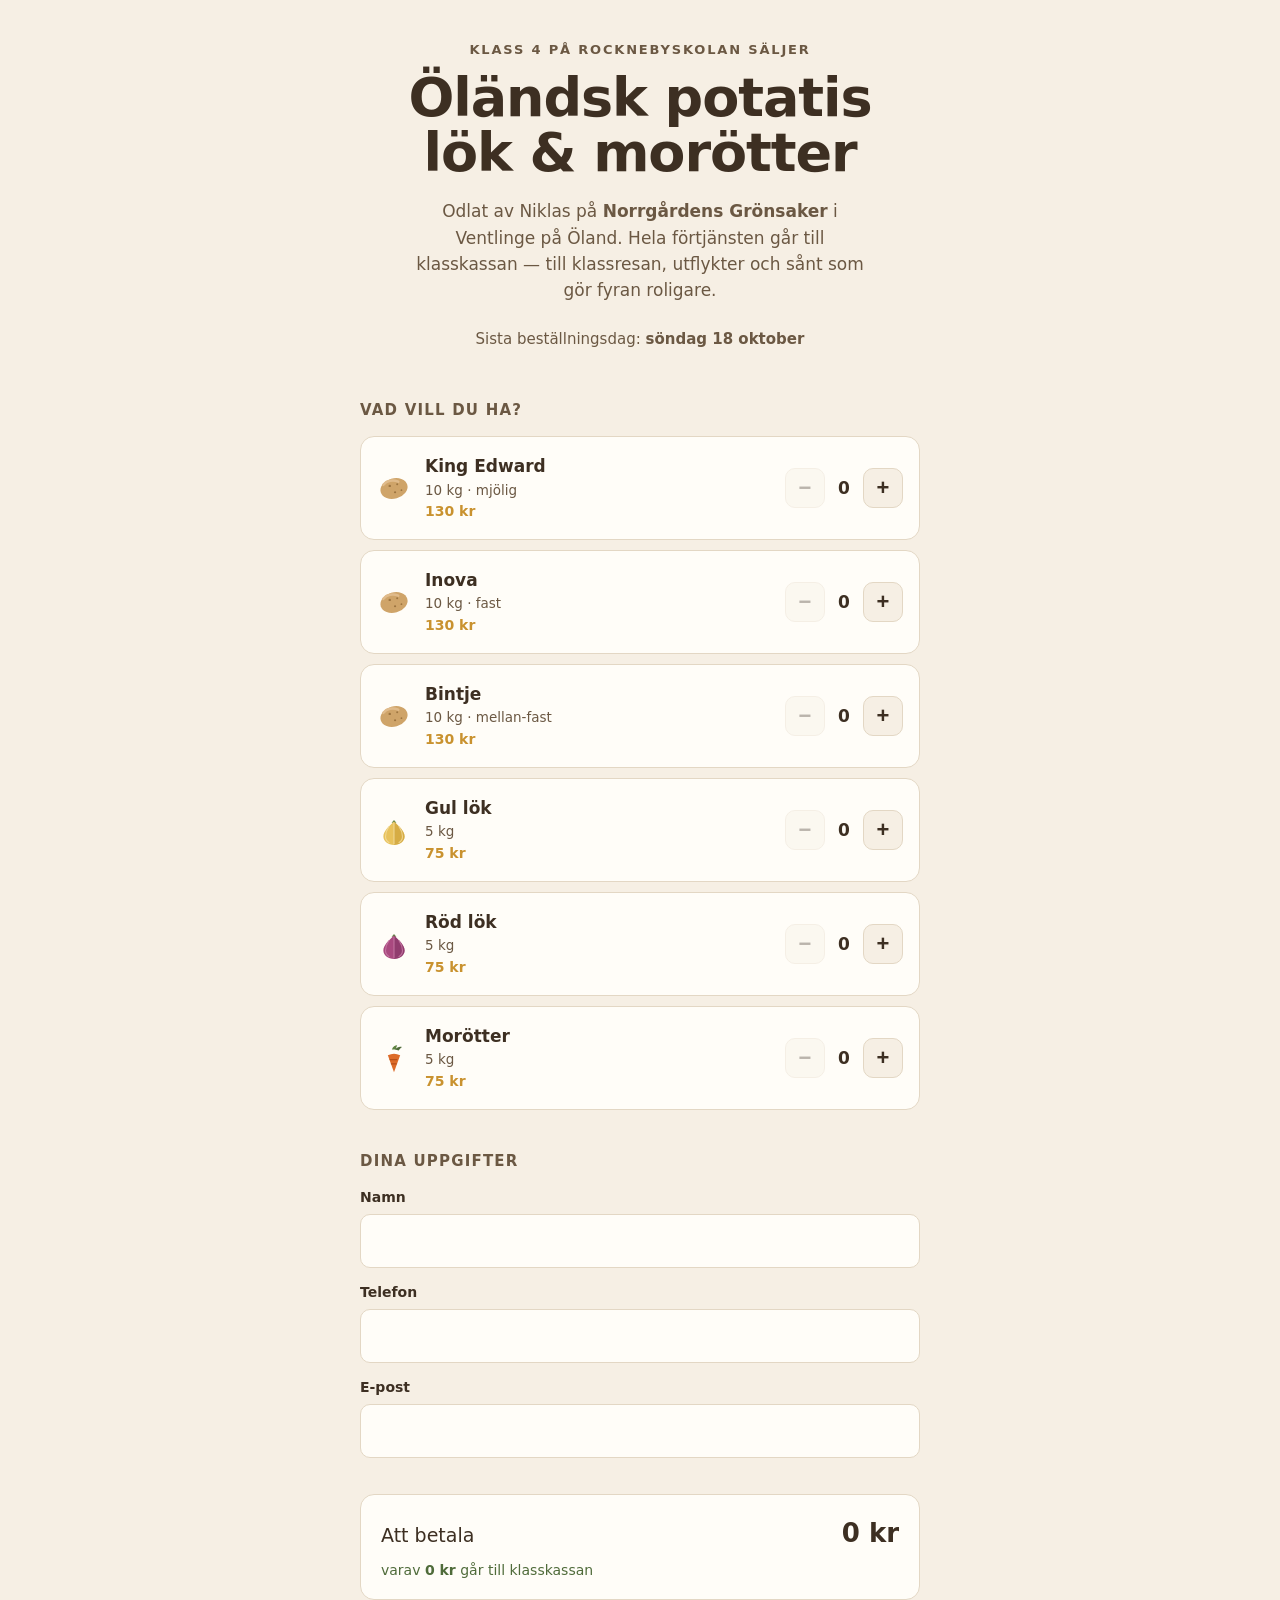
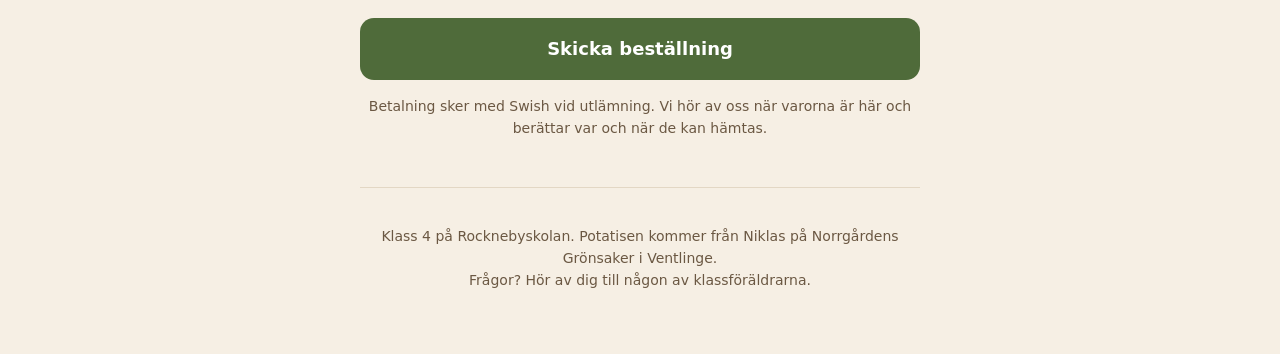
==== index.html @ 9c640149 "Ta bort Swish-numret från bekräftelsen Pop-upen konstaterar bara att beloppet betalas med Swish vid " ====
<!DOCTYPE html>
<html lang="sv">
<head>
<meta charset="utf-8">
<meta name="viewport" content="width=device-width, initial-scale=1">
<title>Öländsk potatis &amp; rotfrukter — klass 4, Rocknebyskolan</title>
<meta name="description" content="Beställ öländsk potatis, lök och morötter från Norrgårdens Grönsaker i Ventlinge. Förtjänsten går till klass 4 på Rocknebyskolan.">
<link rel="stylesheet" href="style.css">
</head>
<body>

<header class="hero">
  <p class="hero__eyebrow">Klass 4 på Rocknebyskolan säljer</p>
  <h1 class="hero__title">Öländsk potatis<br>lök &amp; morötter</h1>
  <p class="hero__lead">
    Odlat av Niklas på <strong>Norrgårdens Grönsaker</strong> i Ventlinge på Öland.
    Hela förtjänsten går till klasskassan — till klassresan, utflykter och sånt
    som gör fyran roligare.
  </p>

  <div class="kassa" id="kassa" hidden>
    <p class="kassa__label">Hittills insamlat till klasskassan</p>
    <p class="kassa__sum"><span id="kassa-sum">0</span> kr</p>
    <div class="kassa__bar" id="kassa-bar" hidden>
      <div class="kassa__fill" id="kassa-fill"></div>
    </div>
    <p class="kassa__meta" id="kassa-meta"></p>
  </div>

  <p class="hero__deadline">
    Sista beställningsdag: <strong id="sista-dag">—</strong>
  </p>
</header>

<main>
  <form id="order" novalidate>

    <section class="section">
      <h2 class="section__title">Vad vill du ha?</h2>
      <ul class="varor" id="varor"></ul>
    </section>

    <section class="section">
      <h2 class="section__title">Dina uppgifter</h2>
      <div class="falt">
        <label for="namn">Namn</label>
        <input id="namn" name="namn" type="text" autocomplete="name" required>
      </div>
      <div class="falt">
        <label for="telefon">Telefon</label>
        <input id="telefon" name="telefon" type="tel" autocomplete="tel" inputmode="tel" required>
      </div>
      <div class="falt">
        <label for="epost">E-post</label>
        <input id="epost" name="epost" type="email" autocomplete="email" inputmode="email" required>
      </div>
    </section>

    <div class="summa" aria-live="polite">
      <div class="summa__rad">
        <span>Att betala</span>
        <strong><span id="summa-total">0</span> kr</strong>
      </div>
      <p class="summa__vinst">
        varav <strong><span id="summa-vinst">0</span> kr</strong> går till klasskassan
      </p>
    </div>

    <p class="fel" id="fel" role="alert" hidden></p>

    <button class="skicka" id="skicka" type="submit">Skicka beställning</button>

    <p class="finstilt">
      Betalning sker med Swish vid utlämning. Vi hör av oss när varorna är här
      och berättar var och när de kan hämtas.
    </p>
  </form>
</main>

<footer class="footer">
  <p>
    Klass 4 på Rocknebyskolan. Potatisen kommer från Niklas på Norrgårdens
    Grönsaker i Ventlinge.<br>
    Frågor? Hör av dig till någon av klassföräldrarna.
  </p>
</footer>

<div class="overlay" id="overlay" hidden>
  <canvas class="konfetti" id="konfetti" aria-hidden="true"></canvas>
  <div class="tack" role="dialog" aria-modal="true" aria-labelledby="tack-rubrik" id="tack">
    <p class="tack__eyebrow">Tack!</p>
    <h2 class="tack__rubrik" id="tack-rubrik">
      Du gav klass 4<br><span class="tack__belopp" id="tack-belopp">0 kr</span>
    </h2>

    <ul class="tack__lista" id="tack-lista"></ul>

    <p class="tack__swishrad">
      Du betalar <strong><span id="tack-summa">0</span> kr</strong> med Swish
      vid utlämningen.
    </p>

    <p class="tack__gemensamt" id="tack-gemensamt" hidden></p>

    <button type="button" class="stang" id="stang">Klart</button>
  </div>
</div>

<script src="app.js"></script>
</body>
</html>
---- style.css ----
/* Potatisförsäljning klass 4A — ett stilblad, mobilförst. */

:root {
  --jord:      #3d2f22;
  --jord-ljus: #6b5843;
  --lera:      #f6efe4;
  --papper:    #fffdf8;
  --potatis:   #c9922f;
  --morot:     #d4622a;
  --blad:      #4f6b3a;
  --kant:      #e3d7c4;
  --rad:       14px;
}

* { box-sizing: border-box; }

html { -webkit-text-size-adjust: 100%; }

body {
  margin: 0;
  padding: 0 20px 48px;
  background: var(--lera);
  color: var(--jord);
  font: 17px/1.55 -apple-system, BlinkMacSystemFont, "Segoe UI", system-ui, sans-serif;
}

main, .hero, .footer { max-width: 560px; margin: 0 auto; }

/* ---------- Hero ---------- */

.hero { padding: 40px 0 8px; text-align: center; }

.hero__eyebrow {
  margin: 0;
  font-size: 13px;
  font-weight: 600;
  letter-spacing: .14em;
  text-transform: uppercase;
  color: var(--jord-ljus);
}

.hero__title {
  margin: 10px 0 0;
  font-size: clamp(38px, 12vw, 54px);
  line-height: 1.02;
  letter-spacing: -.02em;
  font-weight: 800;
}

.hero__lead {
  margin: 18px auto 0;
  max-width: 42ch;
  color: var(--jord-ljus);
}

.hero__deadline {
  margin: 24px 0 0;
  font-size: 15px;
  color: var(--jord-ljus);
}

/* ---------- Klasskasse-räknaren ---------- */

.kassa {
  margin: 28px 0 0;
  padding: 20px;
  background: var(--papper);
  border: 1px solid var(--kant);
  border-radius: var(--rad);
}

.kassa__label {
  margin: 0;
  font-size: 13px;
  font-weight: 600;
  letter-spacing: .08em;
  text-transform: uppercase;
  color: var(--jord-ljus);
}

.kassa__sum {
  margin: 6px 0 0;
  font-size: 40px;
  font-weight: 800;
  letter-spacing: -.02em;
  color: var(--blad);
  font-variant-numeric: tabular-nums;
}

.kassa__bar {
  height: 9px;
  margin: 14px 0 0;
  background: var(--lera);
  border-radius: 99px;
  overflow: hidden;
}

.kassa__fill {
  height: 100%;
  width: 0;
  background: var(--blad);
  border-radius: 99px;
  transition: width .9s ease-out;
}

.kassa__meta {
  margin: 10px 0 0;
  font-size: 14px;
  color: var(--jord-ljus);
}

/* ---------- Sektioner ---------- */

.section { margin: 40px 0 0; }

.section__title {
  margin: 0 0 14px;
  font-size: 15px;
  font-weight: 700;
  letter-spacing: .08em;
  text-transform: uppercase;
  color: var(--jord-ljus);
}

/* ---------- Varor ---------- */

.varor { margin: 0; padding: 0; list-style: none; }

.vara {
  display: flex;
  align-items: center;
  gap: 14px;
  padding: 16px;
  background: var(--papper);
  border: 1px solid var(--kant);
  border-radius: var(--rad);
}

.vara + .vara { margin-top: 10px; }

.vara--vald { border-color: var(--potatis); box-shadow: 0 0 0 1px var(--potatis); }

.vara__ikon { flex: 0 0 auto; }

.vara__ikon svg { display: block; width: 34px; height: 34px; }

.vara__text { flex: 1 1 auto; min-width: 0; }

.vara__namn { display: block; font-weight: 700; }

.vara__meta {
  display: block;
  font-size: 13.5px;
  color: var(--jord-ljus);
}

.vara__belopp {
  display: block;
  margin-top: 1px;
  font-size: 14px;
  font-weight: 700;
  color: var(--potatis);
}

.antal { display: flex; align-items: center; gap: 4px; flex: 0 0 auto; }

.antal__knapp {
  width: 40px;
  height: 40px;
  padding: 0;
  font-size: 22px;
  line-height: 1;
  font-weight: 600;
  color: var(--jord);
  background: var(--lera);
  border: 1px solid var(--kant);
  border-radius: 10px;
  cursor: pointer;
}

.antal__knapp:hover:not(:disabled) { background: var(--kant); }
.antal__knapp:disabled { opacity: .35; cursor: default; }

.antal__varde {
  min-width: 30px;
  text-align: center;
  font-weight: 700;
  font-variant-numeric: tabular-nums;
}

/* ---------- Fält ---------- */

.falt + .falt { margin-top: 14px; }

.falt label {
  display: block;
  margin-bottom: 5px;
  font-size: 14px;
  font-weight: 600;
}

.falt input {
  width: 100%;
  padding: 13px 14px;
  font: inherit;
  color: var(--jord);
  background: var(--papper);
  border: 1px solid var(--kant);
  border-radius: 10px;
}

.falt input:focus-visible,
.antal__knapp:focus-visible,
.skicka:focus-visible,
.stang:focus-visible {
  outline: 2px solid var(--morot);
  outline-offset: 2px;
}

.falt .input--fel { border-color: var(--morot); }

/* ---------- Summa ---------- */

.summa {
  margin: 36px 0 0;
  padding: 18px 20px;
  background: var(--papper);
  border: 1px solid var(--kant);
  border-radius: var(--rad);
}

.summa__rad {
  display: flex;
  justify-content: space-between;
  align-items: baseline;
  font-size: 19px;
}

.summa__rad strong { font-size: 26px; font-variant-numeric: tabular-nums; }

.summa__vinst {
  margin: 6px 0 0;
  font-size: 14px;
  color: var(--blad);
}

/* ---------- Knappar ---------- */

.skicka {
  display: block;
  width: 100%;
  margin: 18px 0 0;
  padding: 17px;
  font: inherit;
  font-size: 18px;
  font-weight: 700;
  color: #fff;
  background: var(--blad);
  border: 0;
  border-radius: var(--rad);
  cursor: pointer;
}

.skicka:hover:not(:disabled) { background: #435c31; }
.skicka:disabled { opacity: .6; cursor: default; }

.fel {
  margin: 16px 0 0;
  padding: 13px 15px;
  font-size: 15px;
  color: #7c2d12;
  background: #fdece3;
  border: 1px solid #f3c7b0;
  border-radius: 10px;
}

.finstilt {
  margin: 16px 0 0;
  font-size: 14px;
  text-align: center;
  color: var(--jord-ljus);
}

.footer {
  margin-top: 48px;
  padding-top: 24px;
  border-top: 1px solid var(--kant);
  font-size: 14px;
  text-align: center;
  color: var(--jord-ljus);
}

/* ---------- Celebration ---------- */

.overlay {
  position: fixed;
  inset: 0;
  z-index: 10;
  display: flex;
  align-items: center;
  justify-content: center;
  padding: 20px;
  overflow-y: auto;
  background: rgba(61, 47, 34, .55);
  animation: tona .25s ease-out;
}

/* hidden-attributet måste slå display:flex ovan. */
.overlay[hidden] { display: none; }

.konfetti {
  position: fixed;
  inset: 0;
  width: 100%;
  height: 100%;
  pointer-events: none;
}

.tack {
  position: relative;
  width: 100%;
  max-width: 420px;
  margin: auto;
  padding: 30px 26px;
  text-align: center;
  background: var(--papper);
  border-radius: 20px;
  box-shadow: 0 20px 50px rgba(61, 47, 34, .3);
  animation: upp .35s cubic-bezier(.2, .9, .3, 1.1);
}

.tack__eyebrow {
  margin: 0;
  font-size: 13px;
  font-weight: 600;
  letter-spacing: .14em;
  text-transform: uppercase;
  color: var(--jord-ljus);
}

.tack__rubrik {
  margin: 8px 0 0;
  font-size: 22px;
  font-weight: 700;
  line-height: 1.25;
}

.tack__belopp {
  display: inline-block;
  margin-top: 4px;
  font-size: 46px;
  font-weight: 800;
  letter-spacing: -.02em;
  color: var(--blad);
  font-variant-numeric: tabular-nums;
}

.tack__lista {
  margin: 22px 0 0;
  padding: 16px 0;
  list-style: none;
  border-top: 1px solid var(--kant);
  border-bottom: 1px solid var(--kant);
  font-size: 15px;
}

.tack__lista li { display: flex; justify-content: space-between; gap: 12px; }
.tack__lista li + li { margin-top: 6px; }

.tack__swishrad { margin: 20px 0 0; font-size: 15px; }

.tack__gemensamt {
  margin: 20px 0 0;
  font-size: 15px;
  color: var(--blad);
}

.stang {
  width: 100%;
  margin: 24px 0 0;
  padding: 15px;
  font: inherit;
  font-size: 17px;
  font-weight: 700;
  color: #fff;
  background: var(--jord);
  border: 0;
  border-radius: var(--rad);
  cursor: pointer;
}

@keyframes tona { from { opacity: 0 } to { opacity: 1 } }
@keyframes upp  { from { opacity: 0; transform: translateY(16px) scale(.97) } to { opacity: 1; transform: none } }

@media (prefers-reduced-motion: reduce) {
  * { animation: none !important; transition: none !important; }
}
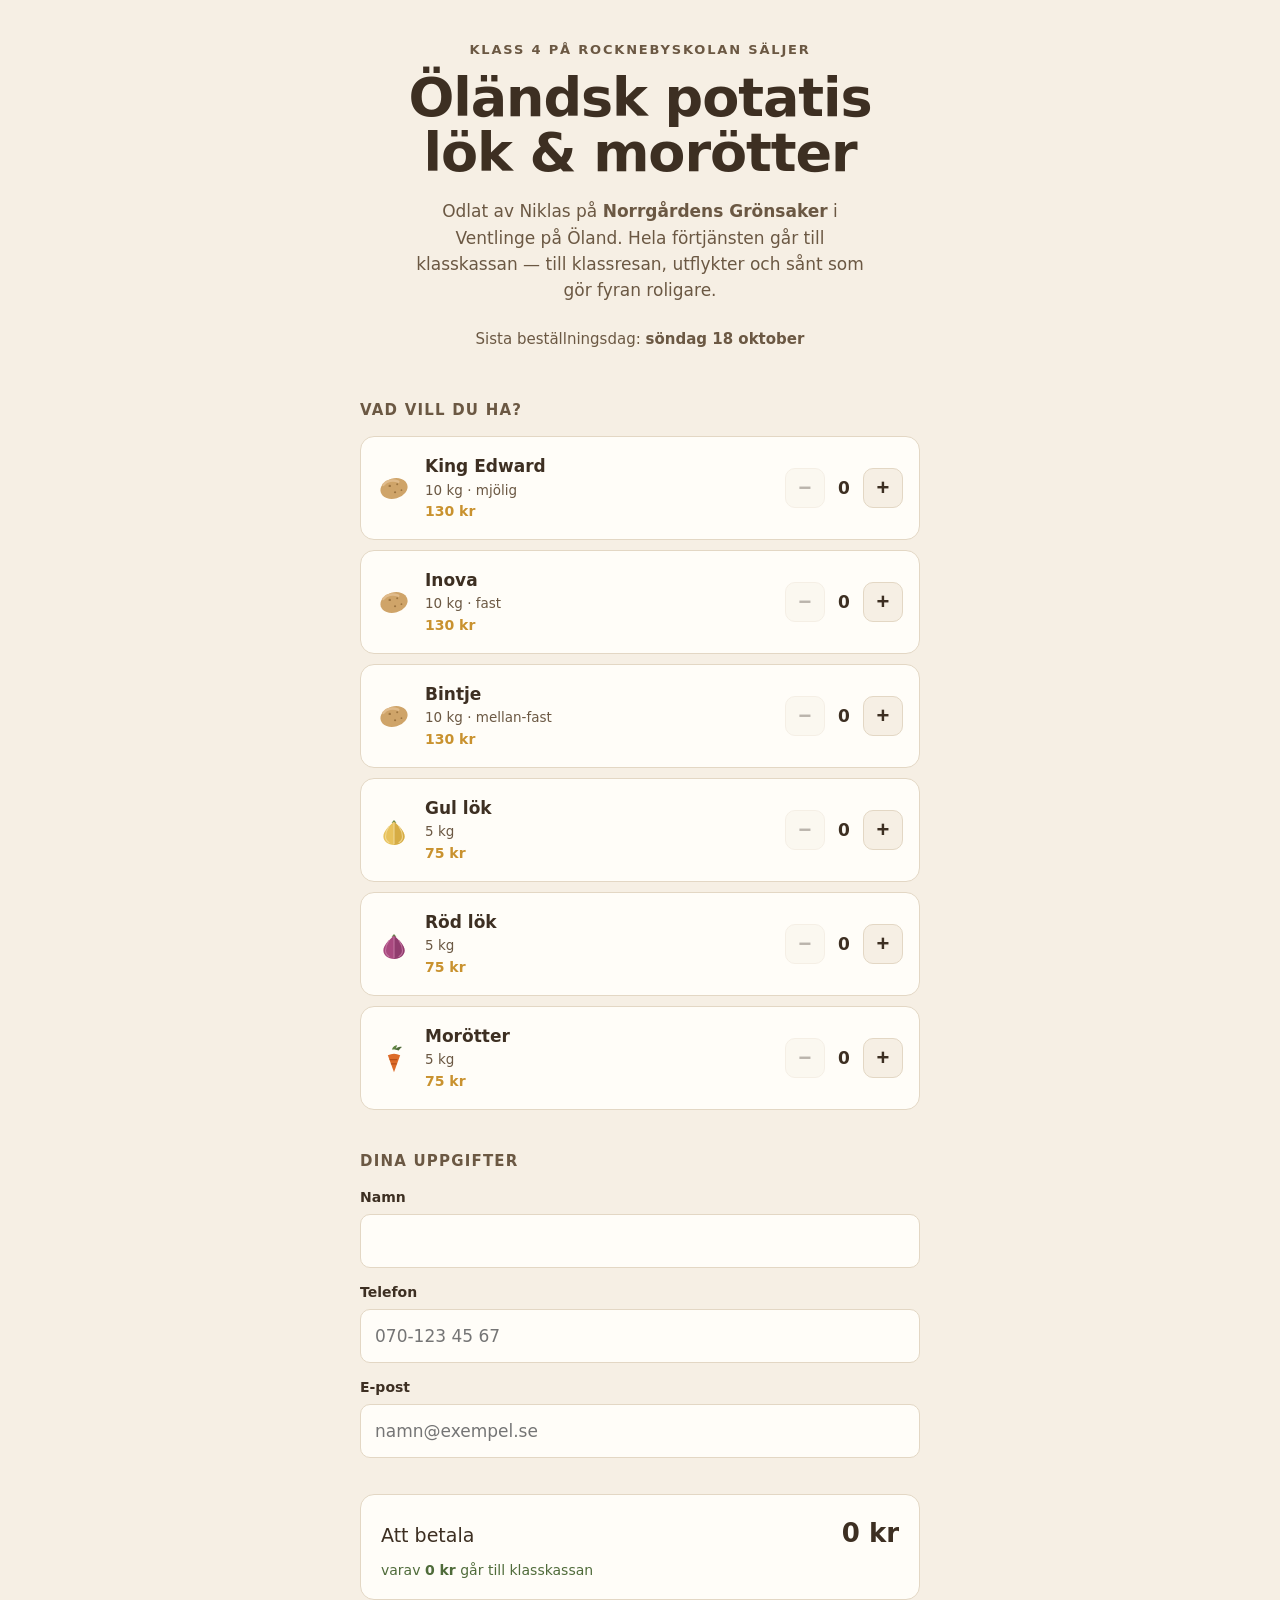
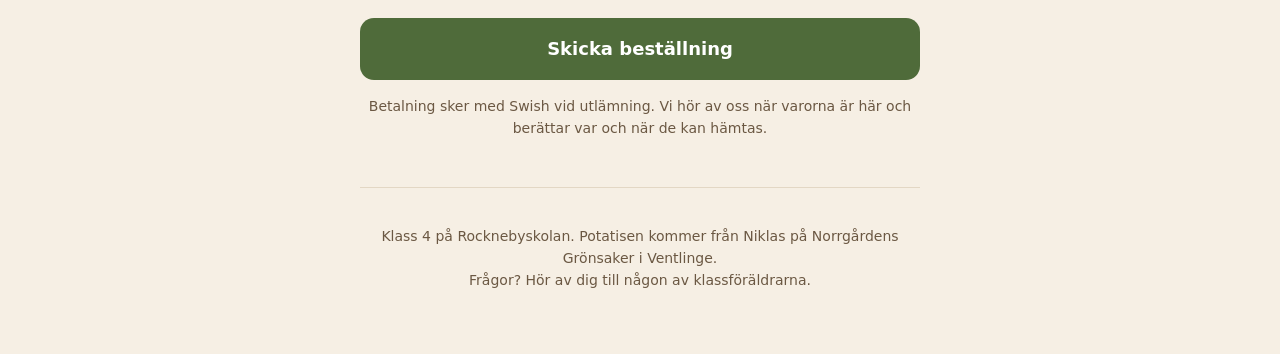
==== commit 14369e1a: "Formatvalidera telefon och e-post Fälten kontrolleras nu var för sig med felmeddelandet under rätt f" ====
--- a/index.html
+++ b/index.html
@@ -44,15 +44,21 @@
       <h2 class="section__title">Dina uppgifter</h2>
       <div class="falt">
         <label for="namn">Namn</label>
-        <input id="namn" name="namn" type="text" autocomplete="name" required>
+        <input id="namn" name="namn" type="text" autocomplete="name"
+               aria-describedby="fel-namn" required>
+        <p class="falt__fel" id="fel-namn" hidden></p>
       </div>
       <div class="falt">
         <label for="telefon">Telefon</label>
-        <input id="telefon" name="telefon" type="tel" autocomplete="tel" inputmode="tel" required>
+        <input id="telefon" name="telefon" type="tel" autocomplete="tel" inputmode="tel"
+               placeholder="070-123 45 67" aria-describedby="fel-telefon" required>
+        <p class="falt__fel" id="fel-telefon" hidden></p>
       </div>
       <div class="falt">
         <label for="epost">E-post</label>
-        <input id="epost" name="epost" type="email" autocomplete="email" inputmode="email" required>
+        <input id="epost" name="epost" type="email" autocomplete="email" inputmode="email"
+               placeholder="namn@exempel.se" aria-describedby="fel-epost" required>
+        <p class="falt__fel" id="fel-epost" hidden></p>
       </div>
     </section>
 
--- a/style.css
+++ b/style.css
@@ -217,7 +217,13 @@
   outline-offset: 2px;
 }
 
-.falt .input--fel { border-color: var(--morot); }
+.falt .input--fel { border-color: var(--morot); background: #fffaf7; }
+
+.falt__fel {
+  margin: 6px 0 0;
+  font-size: 13.5px;
+  color: #a63c12;
+}
 
 /* ---------- Summa ---------- */
 
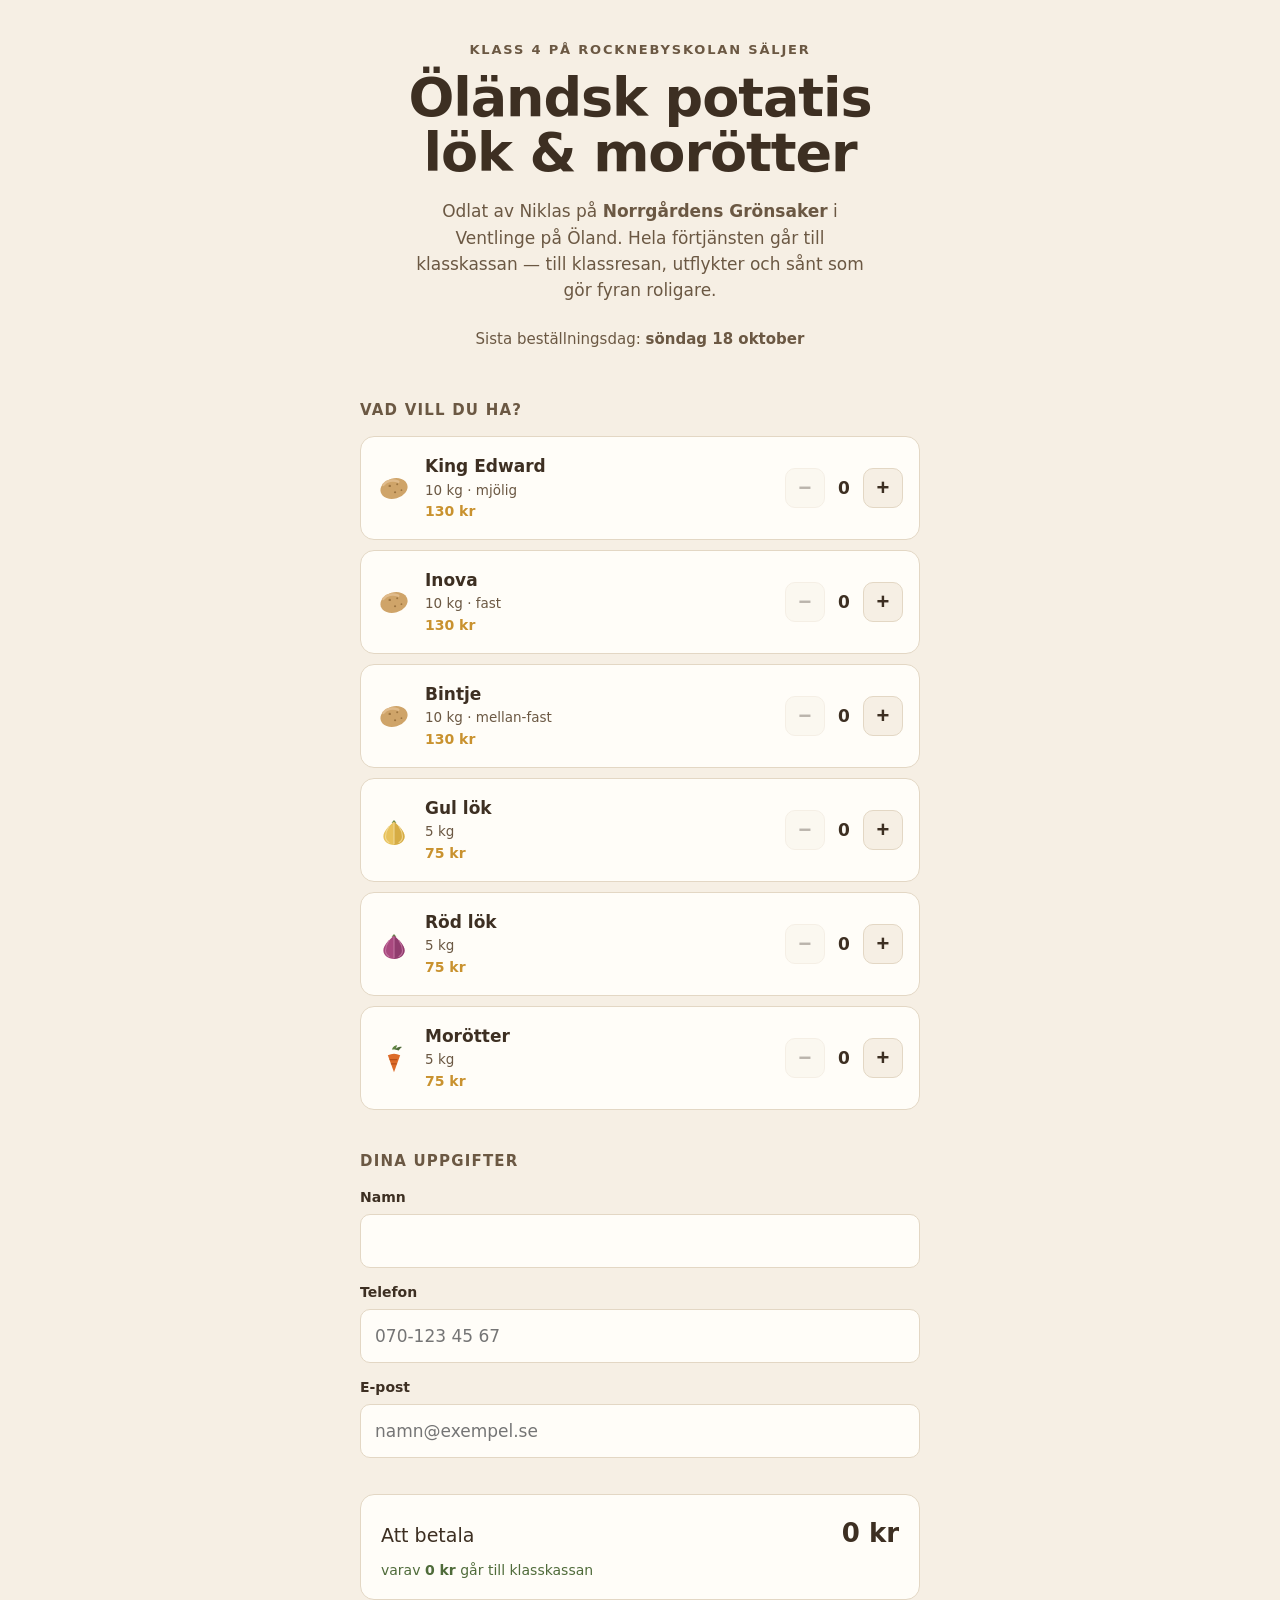
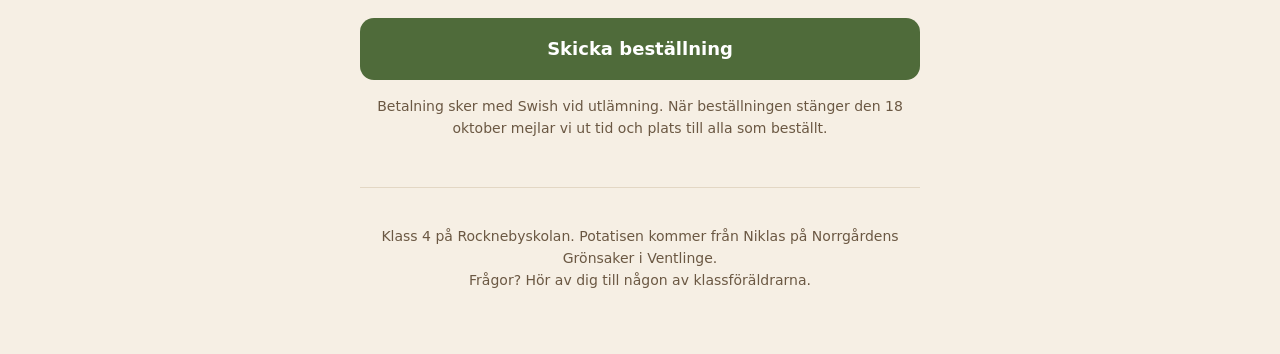
==== commit c27ec34d: "Koppla scriptet till Sheetet och lås utlämningstexten SHEET_ID pekar nu på klassens Sheet. Utlämning" ====
--- a/index.html
+++ b/index.html
@@ -77,8 +77,8 @@
     <button class="skicka" id="skicka" type="submit">Skicka beställning</button>
 
     <p class="finstilt">
-      Betalning sker med Swish vid utlämning. Vi hör av oss när varorna är här
-      och berättar var och när de kan hämtas.
+      Betalning sker med Swish vid utlämning. När beställningen stänger den
+      18 oktober mejlar vi ut tid och plats till alla som beställt.
     </p>
   </form>
 </main>
@@ -103,7 +103,8 @@
 
     <p class="tack__swishrad">
       Du betalar <strong><span id="tack-summa">0</span> kr</strong> med Swish
-      vid utlämningen.
+      vid utlämningen. Vi mejlar tid och plats när beställningen stängt
+      den 18 oktober.
     </p>
 
     <p class="tack__gemensamt" id="tack-gemensamt" hidden></p>
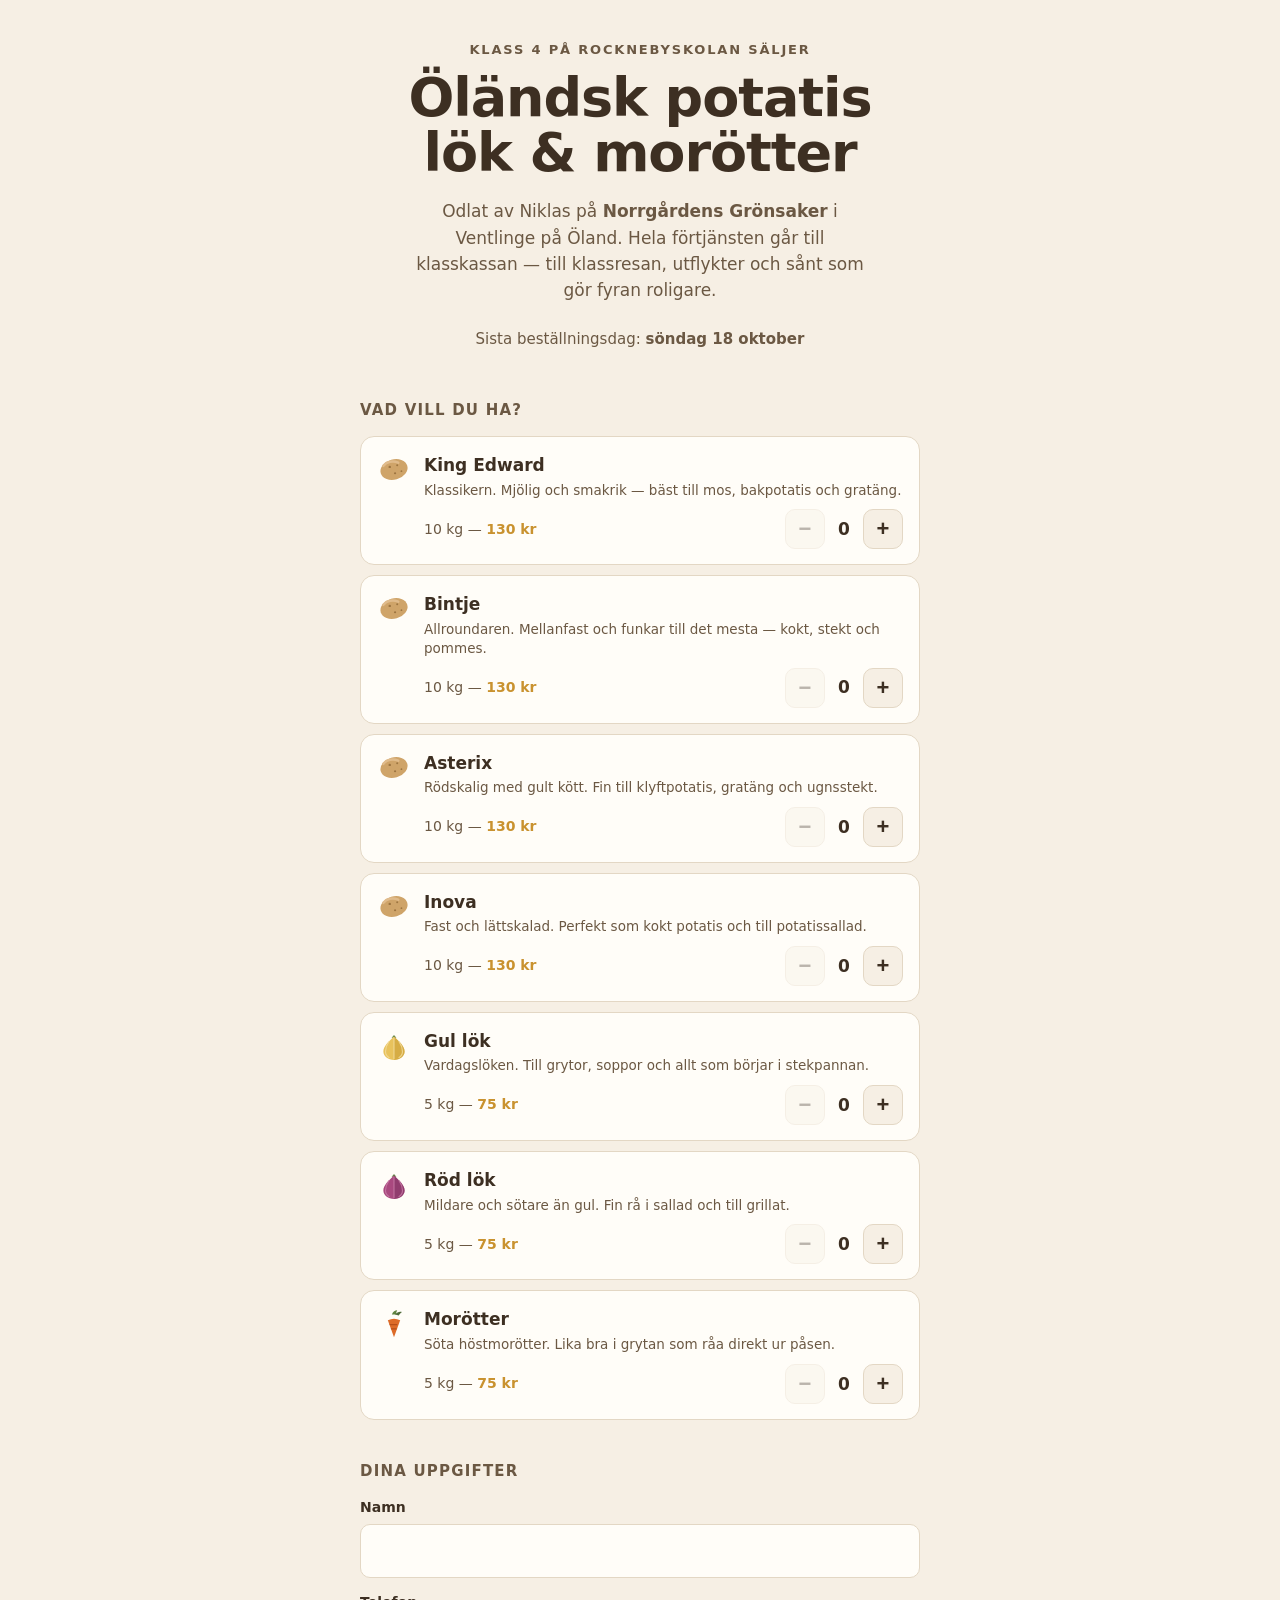
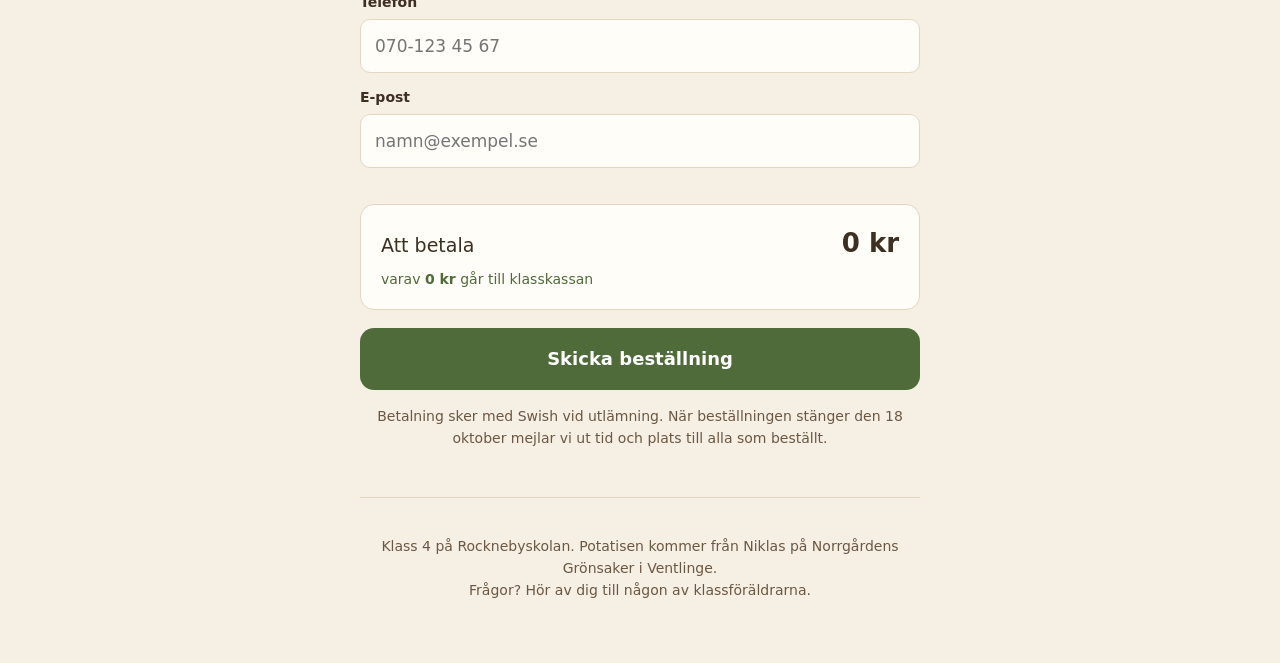
==== commit 14b4d631: "Affisch med QR-kod, och rätta tyst misslyckad beställning Affischen är A4 i en sida med QR till best" ====
--- a/index.html
+++ b/index.html
@@ -5,7 +5,7 @@
 <meta name="viewport" content="width=device-width, initial-scale=1">
 <title>Öländsk potatis &amp; rotfrukter — klass 4, Rocknebyskolan</title>
 <meta name="description" content="Beställ öländsk potatis, lök och morötter från Norrgårdens Grönsaker i Ventlinge. Förtjänsten går till klass 4 på Rocknebyskolan.">
-<link rel="stylesheet" href="style.css">
+<link rel="stylesheet" href="style.css?v=2">
 </head>
 <body>
 
@@ -113,6 +113,6 @@
   </div>
 </div>
 
-<script src="app.js"></script>
+<script src="app.js?v=2"></script>
 </body>
 </html>
--- a/style.css
+++ b/style.css
@@ -127,10 +127,7 @@
 .varor { margin: 0; padding: 0; list-style: none; }
 
 .vara {
-  display: flex;
-  align-items: center;
-  gap: 14px;
-  padding: 16px;
+  padding: 15px 16px;
   background: var(--papper);
   border: 1px solid var(--kant);
   border-radius: var(--rad);
@@ -140,6 +137,17 @@
 
 .vara--vald { border-color: var(--potatis); box-shadow: 0 0 0 1px var(--potatis); }
 
+.vara__topp { display: flex; align-items: flex-start; gap: 13px; }
+
+.vara__botten {
+  display: flex;
+  align-items: center;
+  justify-content: space-between;
+  gap: 12px;
+  margin-top: 10px;
+  padding-left: 47px;   /* linjerar med texten ovanför */
+}
+
 .vara__ikon { flex: 0 0 auto; }
 
 .vara__ikon svg { display: block; width: 34px; height: 34px; }
@@ -147,20 +155,22 @@
 .vara__text { flex: 1 1 auto; min-width: 0; }
 
 .vara__namn { display: block; font-weight: 700; }
+
+.vara__beskrivning {
+  display: block;
+  margin: 2px 0 0;
+  font-size: 13.5px;
+  line-height: 1.4;
+  color: var(--jord-ljus);
+}
 
 .vara__meta {
   display: block;
-  font-size: 13.5px;
-  color: var(--jord-ljus);
-}
-
-.vara__belopp {
-  display: block;
-  margin-top: 1px;
-  font-size: 14px;
-  font-weight: 700;
-  color: var(--potatis);
-}
+  font-size: 14px;
+  color: var(--jord-ljus);
+}
+
+.vara__meta strong { color: var(--potatis); }
 
 .antal { display: flex; align-items: center; gap: 4px; flex: 0 0 auto; }
 
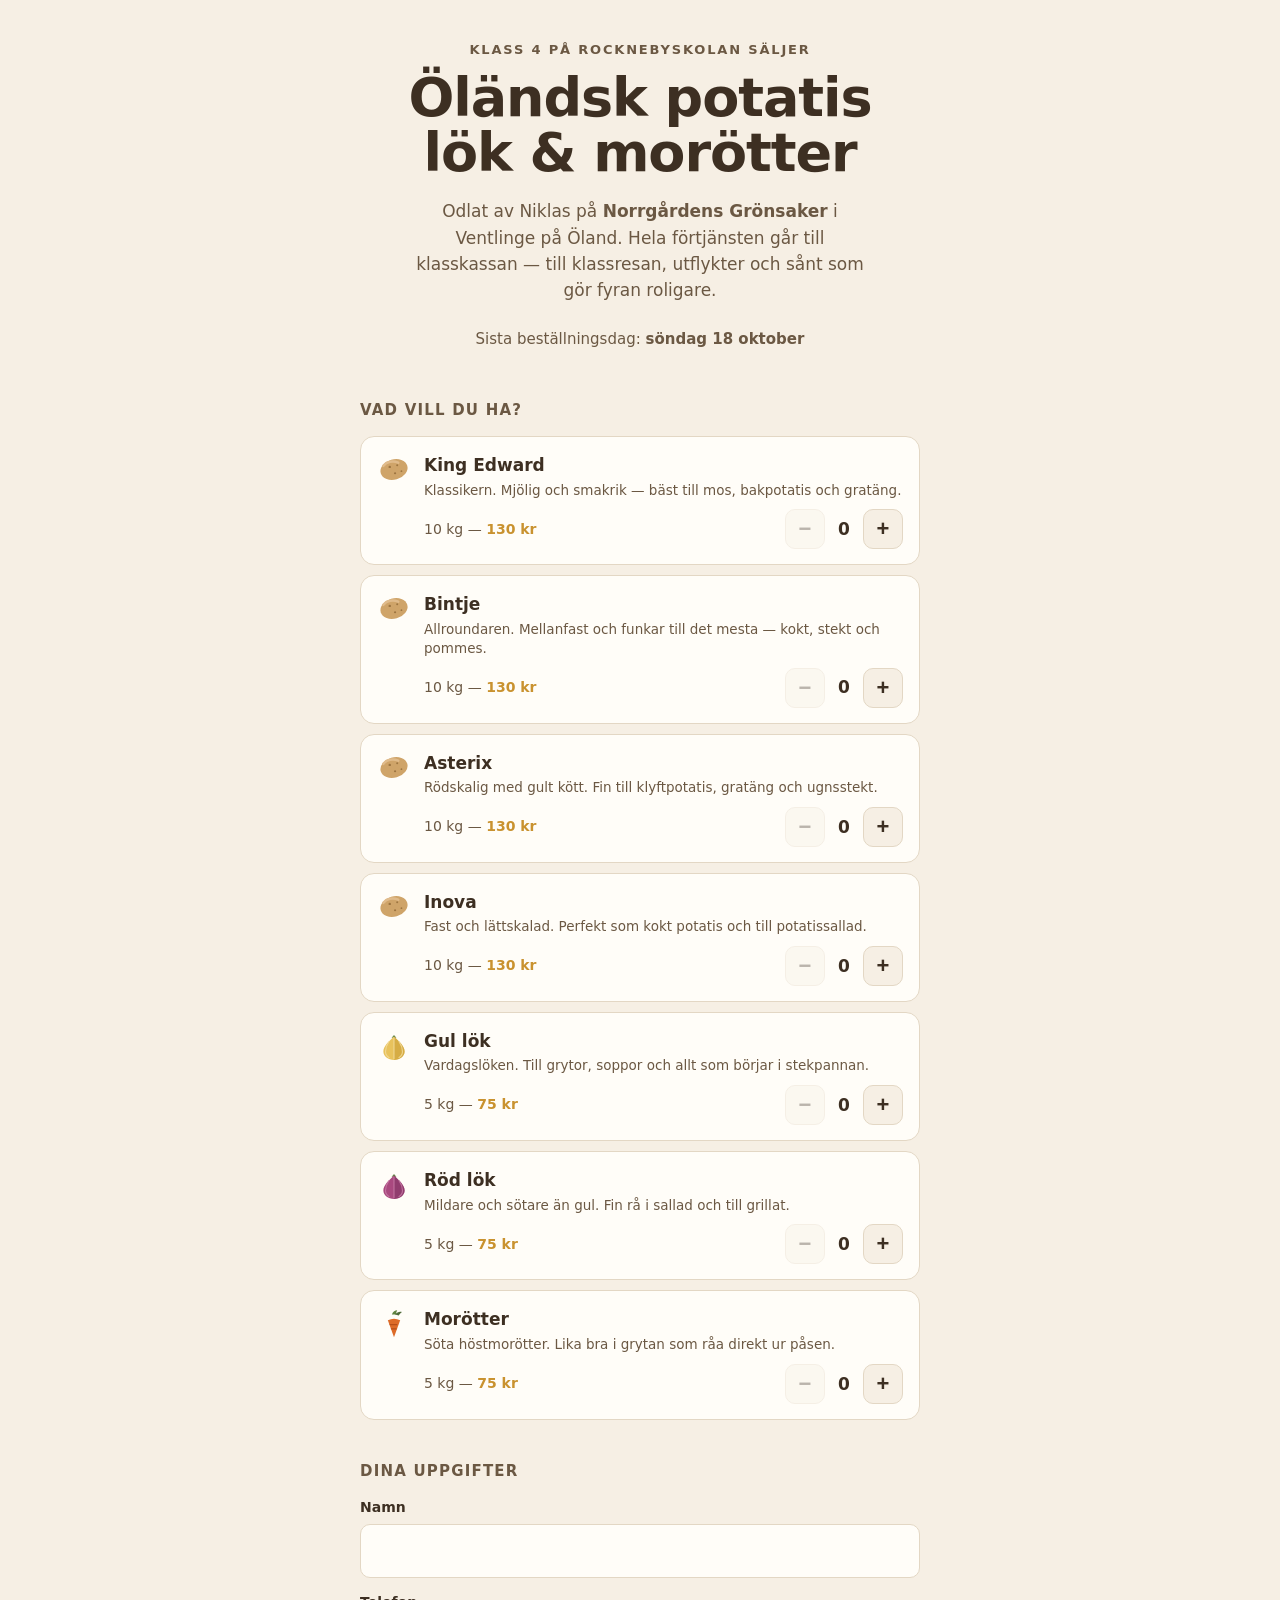
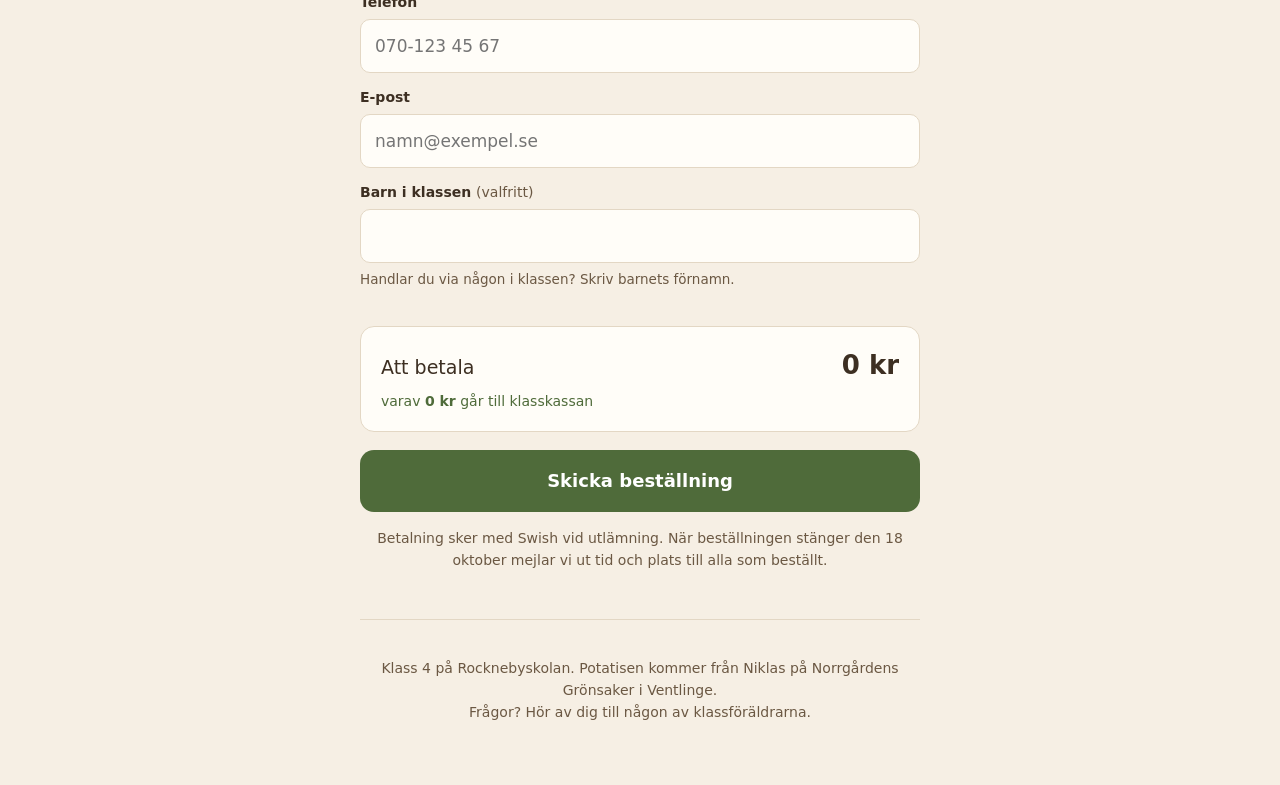
==== commit 7a09b041: "Lägg till valfritt fält för barn i klassen Nytt fält i formuläret och kolumnen "Barn i klassen" dire" ====
--- a/index.html
+++ b/index.html
@@ -5,7 +5,7 @@
 <meta name="viewport" content="width=device-width, initial-scale=1">
 <title>Öländsk potatis &amp; rotfrukter — klass 4, Rocknebyskolan</title>
 <meta name="description" content="Beställ öländsk potatis, lök och morötter från Norrgårdens Grönsaker i Ventlinge. Förtjänsten går till klass 4 på Rocknebyskolan.">
-<link rel="stylesheet" href="style.css?v=2">
+<link rel="stylesheet" href="style.css?v=4">
 </head>
 <body>
 
@@ -60,6 +60,15 @@
                placeholder="namn@exempel.se" aria-describedby="fel-epost" required>
         <p class="falt__fel" id="fel-epost" hidden></p>
       </div>
+      <div class="falt">
+        <label for="barn">Barn i klassen <span class="valfritt">(valfritt)</span></label>
+        <input id="barn" name="barn" type="text" autocomplete="off" maxlength="60"
+               aria-describedby="hjalp-barn fel-barn">
+        <p class="falt__hjalp" id="hjalp-barn">
+          Handlar du via någon i klassen? Skriv barnets förnamn.
+        </p>
+        <p class="falt__fel" id="fel-barn" hidden></p>
+      </div>
     </section>
 
     <div class="summa" aria-live="polite">
@@ -113,6 +122,6 @@
   </div>
 </div>
 
-<script src="app.js?v=2"></script>
+<script src="app.js?v=4"></script>
 </body>
 </html>
--- a/style.css
+++ b/style.css
@@ -228,6 +228,14 @@
 }
 
 .falt .input--fel { border-color: var(--morot); background: #fffaf7; }
+
+.valfritt { font-weight: 400; color: var(--jord-ljus); }
+
+.falt__hjalp {
+  margin: 6px 0 0;
+  font-size: 13.5px;
+  color: var(--jord-ljus);
+}
 
 .falt__fel {
   margin: 6px 0 0;
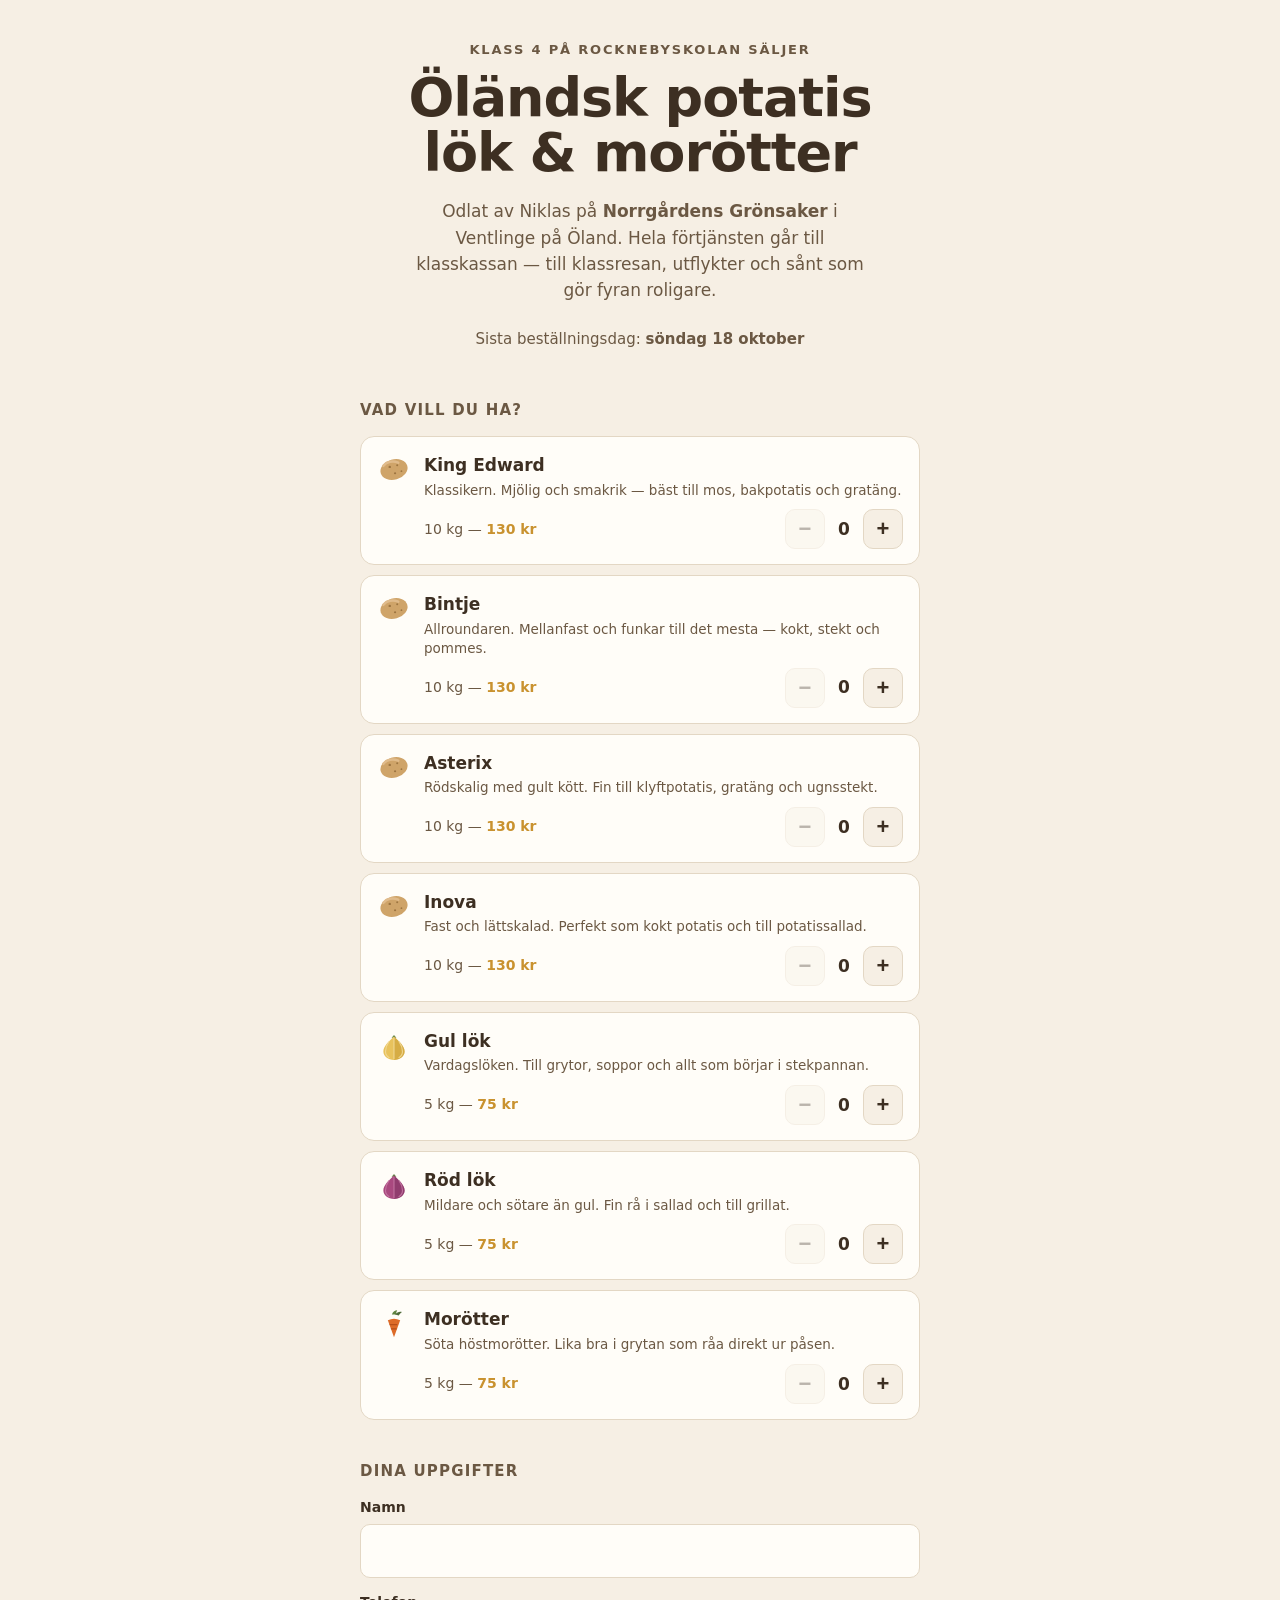
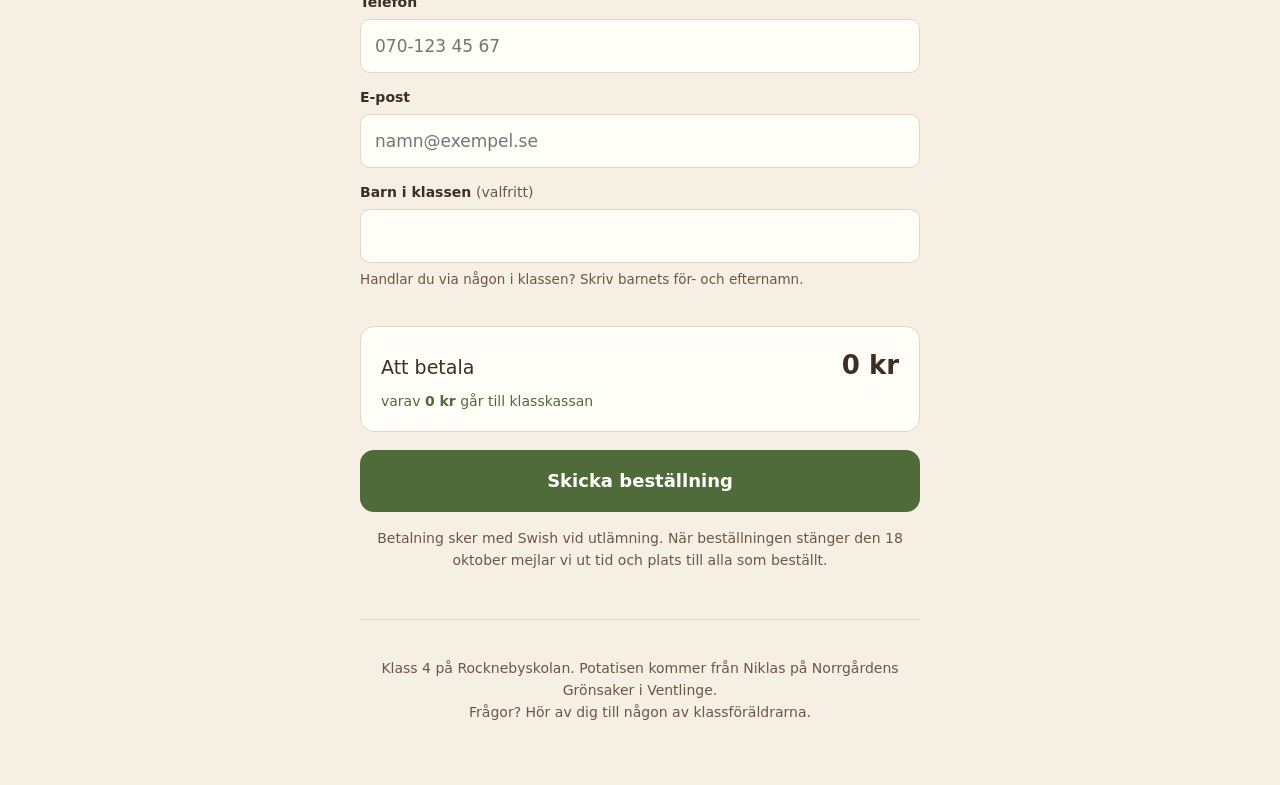
==== commit bfa5a8f1: "Be om barnets för- och efternamn Flera barn i klassen har samma förnamn, så bara förnamnet räcker in" ====
--- a/index.html
+++ b/index.html
@@ -5,7 +5,7 @@
 <meta name="viewport" content="width=device-width, initial-scale=1">
 <title>Öländsk potatis &amp; rotfrukter — klass 4, Rocknebyskolan</title>
 <meta name="description" content="Beställ öländsk potatis, lök och morötter från Norrgårdens Grönsaker i Ventlinge. Förtjänsten går till klass 4 på Rocknebyskolan.">
-<link rel="stylesheet" href="style.css?v=4">
+<link rel="stylesheet" href="style.css?v=5">
 </head>
 <body>
 
@@ -65,7 +65,7 @@
         <input id="barn" name="barn" type="text" autocomplete="off" maxlength="60"
                aria-describedby="hjalp-barn fel-barn">
         <p class="falt__hjalp" id="hjalp-barn">
-          Handlar du via någon i klassen? Skriv barnets förnamn.
+          Handlar du via någon i klassen? Skriv barnets för- och efternamn.
         </p>
         <p class="falt__fel" id="fel-barn" hidden></p>
       </div>
@@ -122,6 +122,6 @@
   </div>
 </div>
 
-<script src="app.js?v=4"></script>
+<script src="app.js?v=5"></script>
 </body>
 </html>
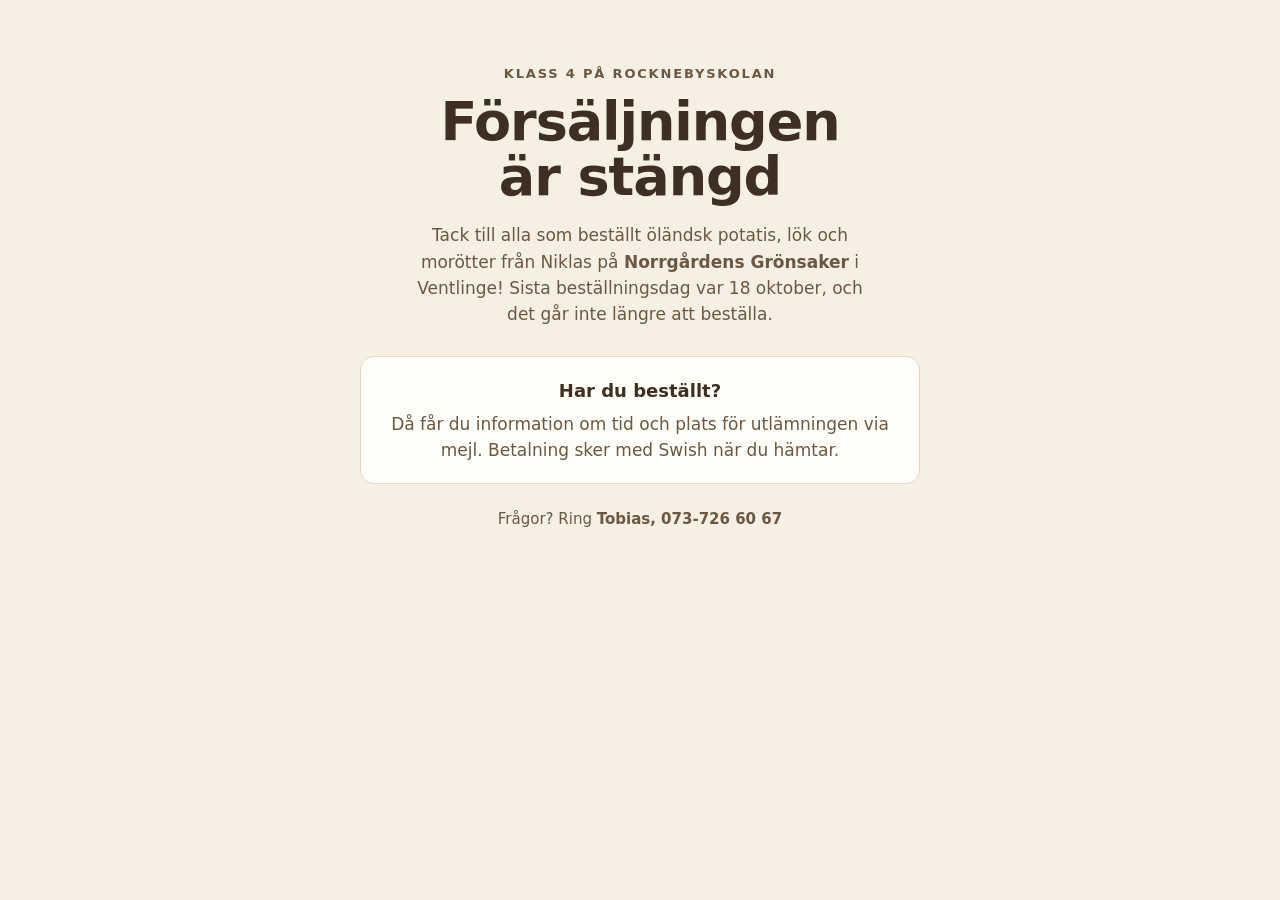
==== commit 6a593270: "Stäng försäljningen Beställningssidan ersätts med ett besked om att försäljningen är stängd. Affisch" ====
--- a/index.html
+++ b/index.html
@@ -3,125 +3,34 @@
 <head>
 <meta charset="utf-8">
 <meta name="viewport" content="width=device-width, initial-scale=1">
-<title>Öländsk potatis &amp; rotfrukter — klass 4, Rocknebyskolan</title>
-<meta name="description" content="Beställ öländsk potatis, lök och morötter från Norrgårdens Grönsaker i Ventlinge. Förtjänsten går till klass 4 på Rocknebyskolan.">
-<link rel="stylesheet" href="style.css?v=5">
+<title>Försäljningen är stängd — klass 4, Rocknebyskolan</title>
+<meta name="description" content="Klass 4 på Rocknebyskolans försäljning av öländsk potatis, lök och morötter är stängd. Tack till alla som beställt!">
+<meta name="robots" content="noindex">
+<link rel="stylesheet" href="style.css?v=6">
 </head>
 <body>
 
-<header class="hero">
-  <p class="hero__eyebrow">Klass 4 på Rocknebyskolan säljer</p>
-  <h1 class="hero__title">Öländsk potatis<br>lök &amp; morötter</h1>
+<header class="hero stangd">
+  <p class="hero__eyebrow">Klass 4 på Rocknebyskolan</p>
+  <h1 class="hero__title">Försäljningen<br>är stängd</h1>
   <p class="hero__lead">
-    Odlat av Niklas på <strong>Norrgårdens Grönsaker</strong> i Ventlinge på Öland.
-    Hela förtjänsten går till klasskassan — till klassresan, utflykter och sånt
-    som gör fyran roligare.
+    Tack till alla som beställt öländsk potatis, lök och morötter från Niklas på
+    <strong>Norrgårdens Grönsaker</strong> i Ventlinge! Sista beställningsdag var
+    18 oktober, och det går inte längre att beställa.
   </p>
 
-  <div class="kassa" id="kassa" hidden>
-    <p class="kassa__label">Hittills insamlat till klasskassan</p>
-    <p class="kassa__sum"><span id="kassa-sum">0</span> kr</p>
-    <div class="kassa__bar" id="kassa-bar" hidden>
-      <div class="kassa__fill" id="kassa-fill"></div>
-    </div>
-    <p class="kassa__meta" id="kassa-meta"></p>
+  <div class="kassa stangd__ruta">
+    <p class="stangd__rubrik">Har du beställt?</p>
+    <p class="stangd__text">
+      Då får du information om tid och plats för utlämningen via mejl.
+      Betalning sker med Swish när du hämtar.
+    </p>
   </div>
 
   <p class="hero__deadline">
-    Sista beställningsdag: <strong id="sista-dag">—</strong>
+    Frågor? Ring <strong>Tobias, 073-726 60 67</strong>
   </p>
 </header>
 
-<main>
-  <form id="order" novalidate>
-
-    <section class="section">
-      <h2 class="section__title">Vad vill du ha?</h2>
-      <ul class="varor" id="varor"></ul>
-    </section>
-
-    <section class="section">
-      <h2 class="section__title">Dina uppgifter</h2>
-      <div class="falt">
-        <label for="namn">Namn</label>
-        <input id="namn" name="namn" type="text" autocomplete="name"
-               aria-describedby="fel-namn" required>
-        <p class="falt__fel" id="fel-namn" hidden></p>
-      </div>
-      <div class="falt">
-        <label for="telefon">Telefon</label>
-        <input id="telefon" name="telefon" type="tel" autocomplete="tel" inputmode="tel"
-               placeholder="070-123 45 67" aria-describedby="fel-telefon" required>
-        <p class="falt__fel" id="fel-telefon" hidden></p>
-      </div>
-      <div class="falt">
-        <label for="epost">E-post</label>
-        <input id="epost" name="epost" type="email" autocomplete="email" inputmode="email"
-               placeholder="namn@exempel.se" aria-describedby="fel-epost" required>
-        <p class="falt__fel" id="fel-epost" hidden></p>
-      </div>
-      <div class="falt">
-        <label for="barn">Barn i klassen <span class="valfritt">(valfritt)</span></label>
-        <input id="barn" name="barn" type="text" autocomplete="off" maxlength="60"
-               aria-describedby="hjalp-barn fel-barn">
-        <p class="falt__hjalp" id="hjalp-barn">
-          Handlar du via någon i klassen? Skriv barnets för- och efternamn.
-        </p>
-        <p class="falt__fel" id="fel-barn" hidden></p>
-      </div>
-    </section>
-
-    <div class="summa" aria-live="polite">
-      <div class="summa__rad">
-        <span>Att betala</span>
-        <strong><span id="summa-total">0</span> kr</strong>
-      </div>
-      <p class="summa__vinst">
-        varav <strong><span id="summa-vinst">0</span> kr</strong> går till klasskassan
-      </p>
-    </div>
-
-    <p class="fel" id="fel" role="alert" hidden></p>
-
-    <button class="skicka" id="skicka" type="submit">Skicka beställning</button>
-
-    <p class="finstilt">
-      Betalning sker med Swish vid utlämning. När beställningen stänger den
-      18 oktober mejlar vi ut tid och plats till alla som beställt.
-    </p>
-  </form>
-</main>
-
-<footer class="footer">
-  <p>
-    Klass 4 på Rocknebyskolan. Potatisen kommer från Niklas på Norrgårdens
-    Grönsaker i Ventlinge.<br>
-    Frågor? Hör av dig till någon av klassföräldrarna.
-  </p>
-</footer>
-
-<div class="overlay" id="overlay" hidden>
-  <canvas class="konfetti" id="konfetti" aria-hidden="true"></canvas>
-  <div class="tack" role="dialog" aria-modal="true" aria-labelledby="tack-rubrik" id="tack">
-    <p class="tack__eyebrow">Tack!</p>
-    <h2 class="tack__rubrik" id="tack-rubrik">
-      Du gav klass 4<br><span class="tack__belopp" id="tack-belopp">0 kr</span>
-    </h2>
-
-    <ul class="tack__lista" id="tack-lista"></ul>
-
-    <p class="tack__swishrad">
-      Du betalar <strong><span id="tack-summa">0</span> kr</strong> med Swish
-      vid utlämningen. Vi mejlar tid och plats när beställningen stängt
-      den 18 oktober.
-    </p>
-
-    <p class="tack__gemensamt" id="tack-gemensamt" hidden></p>
-
-    <button type="button" class="stang" id="stang">Klart</button>
-  </div>
-</div>
-
-<script src="app.js?v=5"></script>
 </body>
 </html>
--- a/style.css
+++ b/style.css
@@ -419,3 +419,20 @@
 @media (prefers-reduced-motion: reduce) {
   * { animation: none !important; transition: none !important; }
 }
+
+/* ---------- Stängd försäljning ---------- */
+
+.stangd { padding-top: 64px; }
+
+.stangd__ruta { text-align: center; }
+
+.stangd__rubrik {
+  margin: 0;
+  font-size: 18px;
+  font-weight: 700;
+}
+
+.stangd__text {
+  margin: 6px 0 0;
+  color: var(--jord-ljus);
+}
